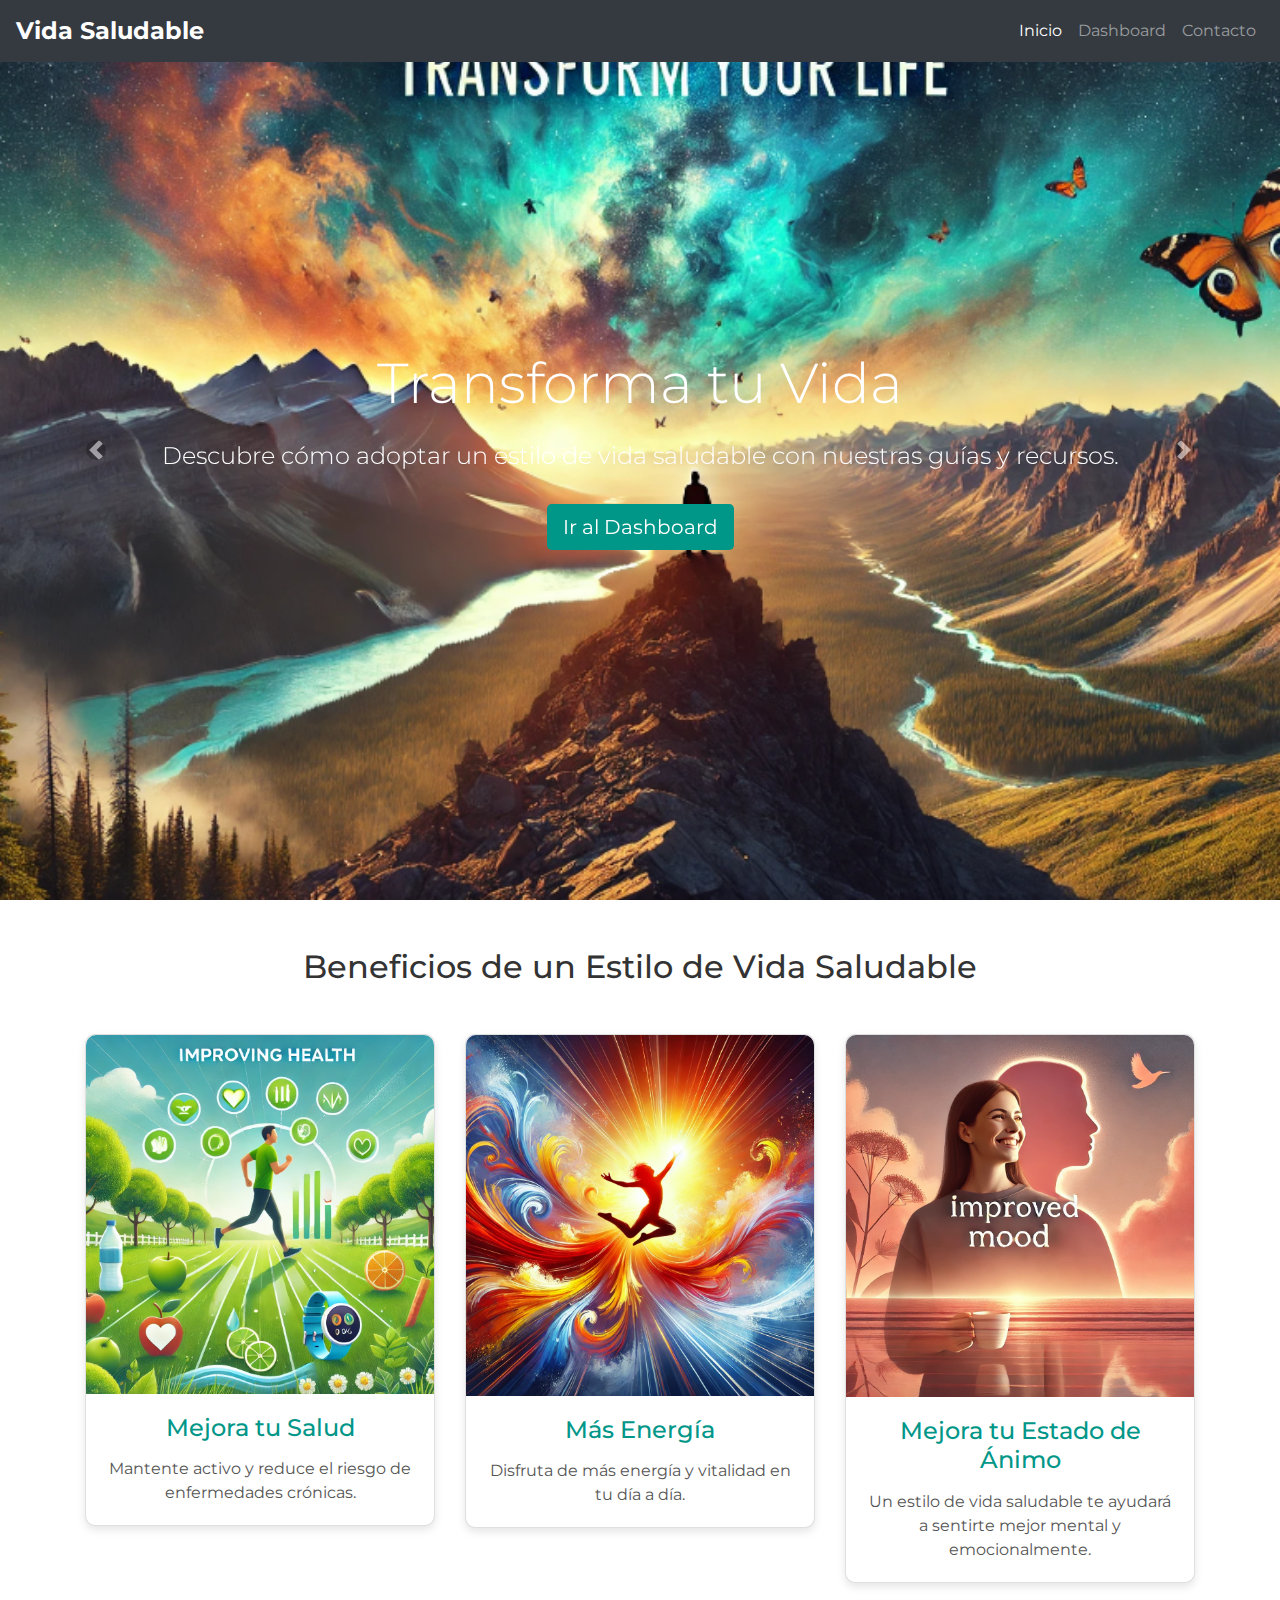
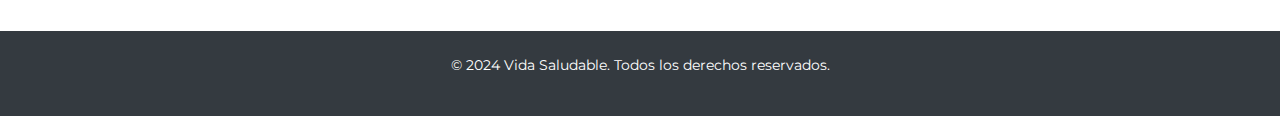
==== index.html @ 5cda476f "Add files via upload" ====
<!DOCTYPE html>
<html lang="es">
<head>
    <meta charset="UTF-8">
    <meta name="viewport" content="width=device-width, initial-scale=1.0">
    <title>Vida Saludable</title>
    <!-- Bootstrap CSS -->
    <link href="https://stackpath.bootstrapcdn.com/bootstrap/4.5.2/css/bootstrap.min.css" rel="stylesheet">
    <!-- Google Fonts -->
    <link href="https://fonts.googleapis.com/css2?family=Montserrat:wght@400;700&display=swap" rel="stylesheet">
    <!-- FontAwesome Icons -->
    <link href="https://cdnjs.cloudflare.com/ajax/libs/font-awesome/5.15.3/css/all.min.css" rel="stylesheet">
    <!-- Custom CSS -->
    <link rel="stylesheet" href="styles.css">
</head>
<body>
    <!-- Navbar -->
    <nav class="navbar navbar-expand-lg navbar-dark bg-dark fixed-top">
        <a class="navbar-brand" href="#">Vida Saludable</a>
        <button class="navbar-toggler" type="button" data-toggle="collapse" data-target="#navbarNav" aria-controls="navbarNav" aria-expanded="false" aria-label="Toggle navigation">
            <span class="navbar-toggler-icon"></span>
        </button>
        <div class="collapse navbar-collapse" id="navbarNav">
            <ul class="navbar-nav ml-auto">
                <li class="nav-item active">
                    <a class="nav-link" href="#">Inicio</a>
                </li>
                <li class="nav-item">
                    <a class="nav-link" href="dashboard.html">Dashboard</a>
                </li>
                <li class="nav-item">
                    <a class="nav-link" href="#">Contacto</a>
                </li>
            </ul>
        </div>
    </nav>

    <!-- Carousel Section -->
    <section id="heroCarousel" class="carousel slide" data-ride="carousel">
        <div class="carousel-inner">
            <!-- Slide 1 -->
            <div class="carousel-item active" style="background-image: url('img/TransformaVida.png');">
                <div class="d-flex justify-content-center align-items-center" style="height: 100vh;">
                    <div class="text-center text-white">
                        <h1 class="display-3">Transforma tu Vida</h1>
                        <p class="lead">Descubre cómo adoptar un estilo de vida saludable con nuestras guías y recursos.</p>
                        <a href="dashboard.html" class="btn btn-primary btn-lg">Ir al Dashboard</a>
                    </div>
                </div>
            </div>
            <!-- Slide 2 -->
            <div class="carousel-item" style="background-image: url('img/Alcance.png');">
                <div class="d-flex justify-content-center align-items-center" style="height: 100vh;">
                    <div class="text-center text-white">
                        <h1 class="display-3">Bienestar a tu Alcance</h1>
                        <p class="lead">Encuentra consejos prácticos para mejorar tu salud física y mental.</p>
                        <a href="dashboard.html" class="btn btn-primary btn-lg">Explorar Ahora</a>
                    </div>
                </div>
            </div>
            <!-- Slide 3 -->
            <div class="carousel-item" style="background-image: url('img/ViveSaludable.png');">
                <div class="d-flex justify-content-center align-items-center" style="height: 100vh;">
                    <div class="text-center text-white">
                        <h1 class="display-3">Vive Saludable</h1>
                        <p class="lead">Únete a nuestra comunidad y transforma tu estilo de vida.</p>
                        <a href="dashboard.html" class="btn btn-primary btn-lg">Únete Hoy</a>
                    </div>
                </div>
            </div>
        </div>
        <!-- Carousel Controls -->
        <a class="carousel-control-prev" href="#heroCarousel" role="button" data-slide="prev">
            <span class="carousel-control-prev-icon" aria-hidden="true"></span>
            <span class="sr-only">Anterior</span>
        </a>
        <a class="carousel-control-next" href="#heroCarousel" role="button" data-slide="next">
            <span class="carousel-control-next-icon" aria-hidden="true"></span>
            <span class="sr-only">Siguiente</span>
        </a>
    </section>


    <!-- Content Section -->
    <section class="features py-5 text-center">
        <div class="container">
            <h2 class="mb-5">Beneficios de un Estilo de Vida Saludable</h2>
            <div class="row">
                <div class="col-md-4">
                    <div class="card">
                        <img src="img/Salud.png" class="card-img-top" alt="Salud">
                        <div class="card-body">
                            <h3 class="card-title">Mejora tu Salud</h3>
                            <p class="card-text">Mantente activo y reduce el riesgo de enfermedades crónicas.</p>
                        </div>
                    </div>
                </div>
                <div class="col-md-4">
                    <div class="card">
                        <img src="img/Energia.png" class="card-img-top" alt="Energía">
                        <div class="card-body">
                            <h3 class="card-title">Más Energía</h3>
                            <p class="card-text">Disfruta de más energía y vitalidad en tu día a día.</p>
                        </div>
                    </div>
                </div>
                <div class="col-md-4">
                    <div class="card">
                        <img src="img/EstadoAnimo.png" class="card-img-top" alt="Ánimo">
                        <div class="card-body">
                            <h3 class="card-title">Mejora tu Estado de Ánimo</h3>
                            <p class="card-text">Un estilo de vida saludable te ayudará a sentirte mejor mental y emocionalmente.</p>
                        </div>
                    </div>
                </div>
            </div>
        </div>
    </section>

    <!-- Footer -->
    <footer class="bg-dark text-white text-center py-4">
        <p>&copy; 2024 Vida Saludable. Todos los derechos reservados.</p>
    </footer>

    <!-- Bootstrap JS -->
    <script src="https://code.jquery.com/jquery-3.5.1.slim.min.js"></script>
    <script src="https://cdn.jsdelivr.net/npm/@popperjs/core@2.9.1/dist/umd/popper.min.js"></script>
    <script src="https://stackpath.bootstrapcdn.com/bootstrap/4.5.2/js/bootstrap.min.js"></script>
</body>
</html>
---- styles.css ----
/* General Styles */
body {
    font-family: 'Montserrat', sans-serif;
    background-color: #f8f9fa;
    color: #333;
    margin: 0;
    padding: 0;
}

/* Navbar Styles */
.navbar-brand {
    font-weight: bold;
    font-size: 1.5rem;
}

/* Carousel Section */
.carousel-inner {
    height: 100vh;
}

.carousel-item {
    height: 100vh;
    display: none; /* Ocultar todas las diapositivas inicialmente */
    justify-content: center;
    align-items: center;
    text-align: center;
    background-size: cover;
    background-position: center;
}

.carousel-item.active {
    display: flex; /* Solo mostrar la diapositiva activa */
}

.carousel-item h1 {
    font-size: 3.5rem;
    margin-bottom: 20px;
}

.carousel-item p {
    font-size: 1.5rem;
    margin-bottom: 30px;
}

.carousel-item .btn-lg {
    background-color: #009688;
    border: none;
    transition: background-color 0.3s ease, transform 0.3s ease;
}

.carousel-item .btn-lg:hover {
    background-color: #00796b;
    transform: translateY(-3px);
}

.carousel-control-prev-icon,
.carousel-control-next-icon {
    background-color: rgba(0, 0, 0, 0.5);
    border-radius: 50%;
}

.carousel-control-prev-icon:hover,
.carousel-control-next-icon:hover {
    background-color: rgba(0, 0, 0, 0.8);
}

.carousel-caption h1 {
    font-weight: 700; /* Aumenta el grosor del texto */
    color: #fff; /* Blanco para mejor contraste */
    text-shadow: 2px 2px 4px rgba(0, 0, 0, 0.7); /* Combina con sombra */
}

.carousel-caption p {
    font-weight: 500; /* Aumenta ligeramente el grosor del texto */
    color: #fff;
    text-shadow: 2px 2px 4px rgba(0, 0, 0, 0.7);
}

/* Features Section */
.features {
    background-color: white;
    padding: 50px 0;
}

.card {
    box-shadow: 0 4px 8px rgba(0, 0, 0, 0.1);
    transition: transform 0.3s ease-in-out;
    border-radius: 10px;
}

.card:hover {
    transform: translateY(-5px);
}

.card img {
    border-radius: 10px 10px 0 0;
}

.card-title {
    font-size: 1.5rem;
    color: #009688;
    margin-bottom: 15px;
}

.card-text {
    font-size: 1rem;
    color: #555;
}

/* Footer */
footer {
    background-color: #333;
    color: #fff;
    padding: 20px 0;
    font-size: 0.9rem;
}

/* Responsive Styles */
@media (max-width: 768px) {
    .carousel-item h1 {
        font-size: 2.5rem;
    }

    .carousel-item p {
        font-size: 1.2rem;
    }

    .features {
        padding: 30px 0;
    }
}
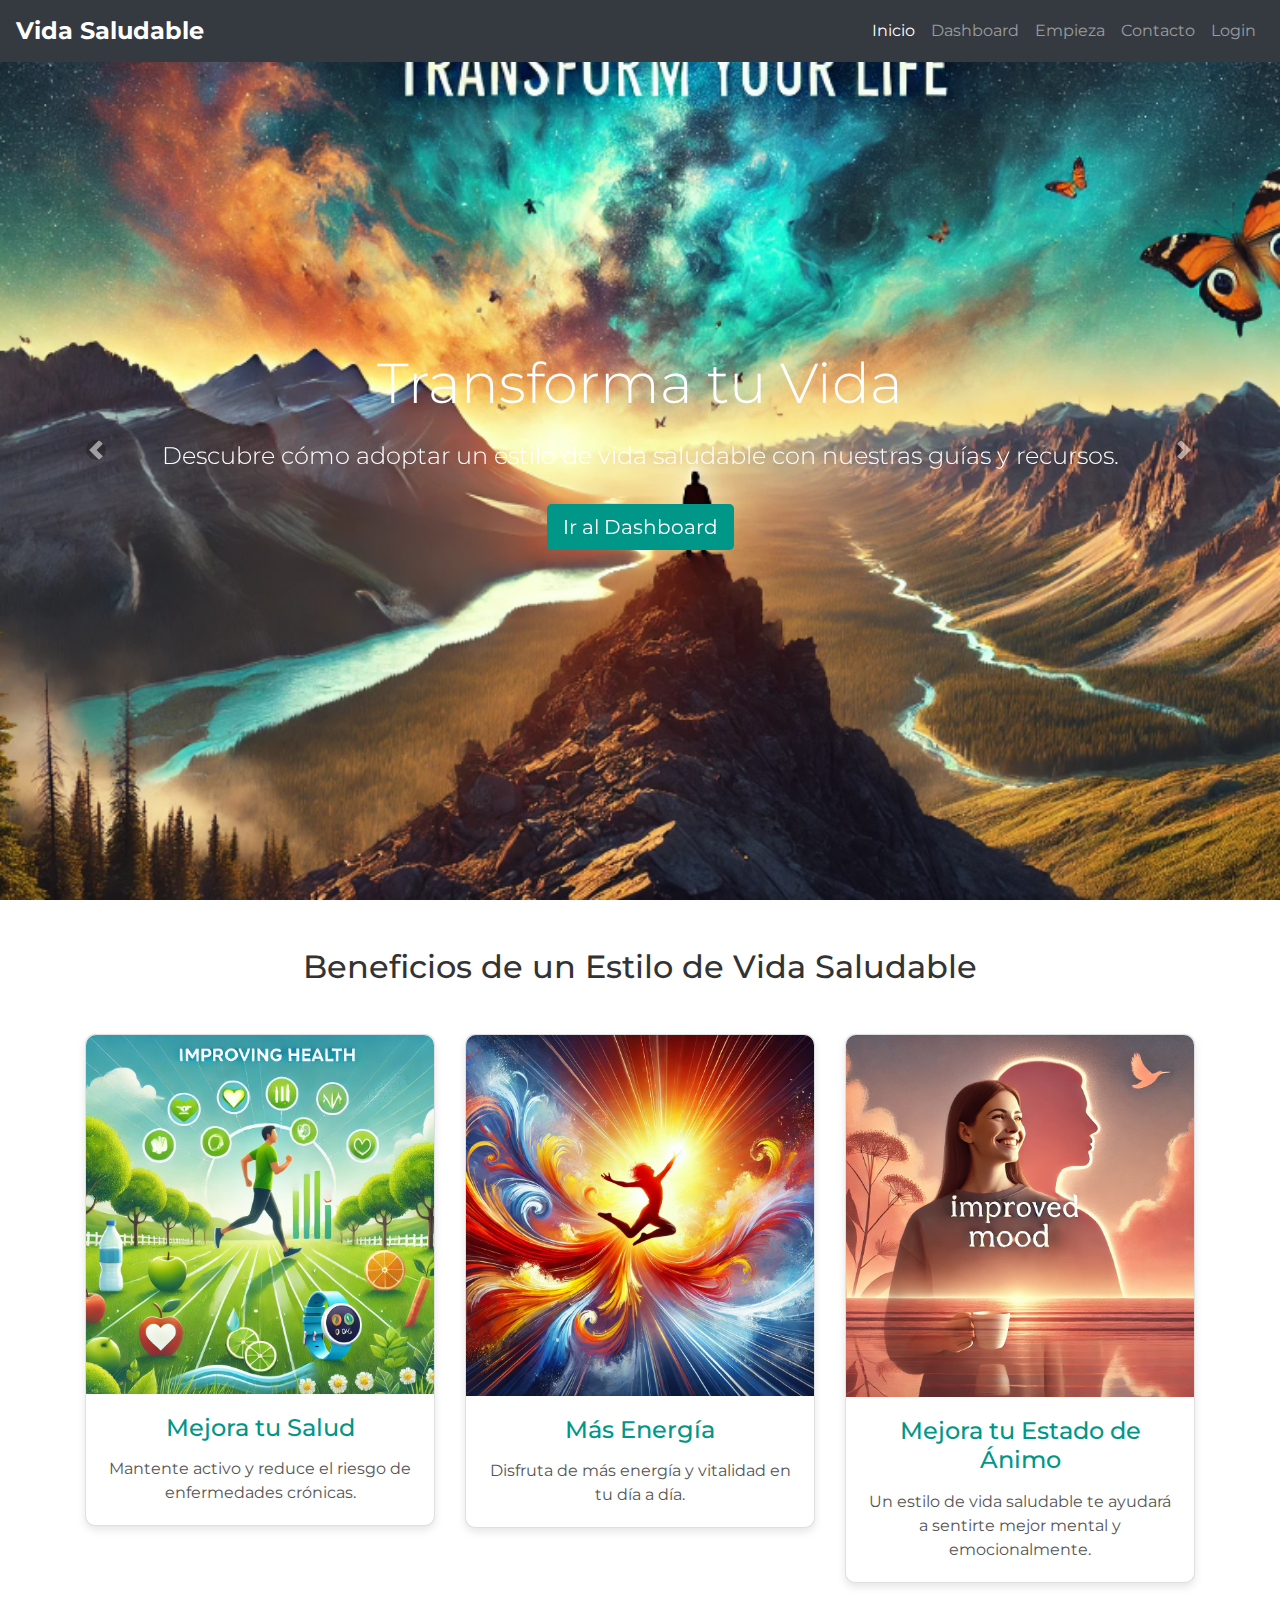
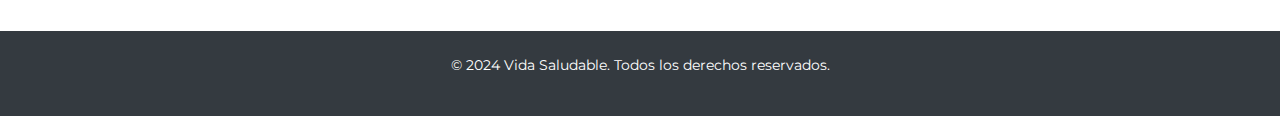
==== commit 2479767e: "Login, contactos y demás" ====
--- a/index.html
+++ b/index.html
@@ -25,11 +25,17 @@
                 <li class="nav-item active">
                     <a class="nav-link" href="#">Inicio</a>
                 </li>
-                <li class="nav-item">
+                <li class="nav-item" id="dashboard-link">
                     <a class="nav-link" href="dashboard.html">Dashboard</a>
                 </li>
                 <li class="nav-item">
-                    <a class="nav-link" href="#">Contacto</a>
+                    <a class="nav-link" href="blog.html">Empieza</a>
+                </li>
+                <li class="nav-item">
+                    <a class="nav-link" href="contact.html">Contacto</a>
+                </li>
+                <li class="nav-item">
+                    <a class="nav-link" href="login.html">Login</a>
                 </li>
             </ul>
         </div>
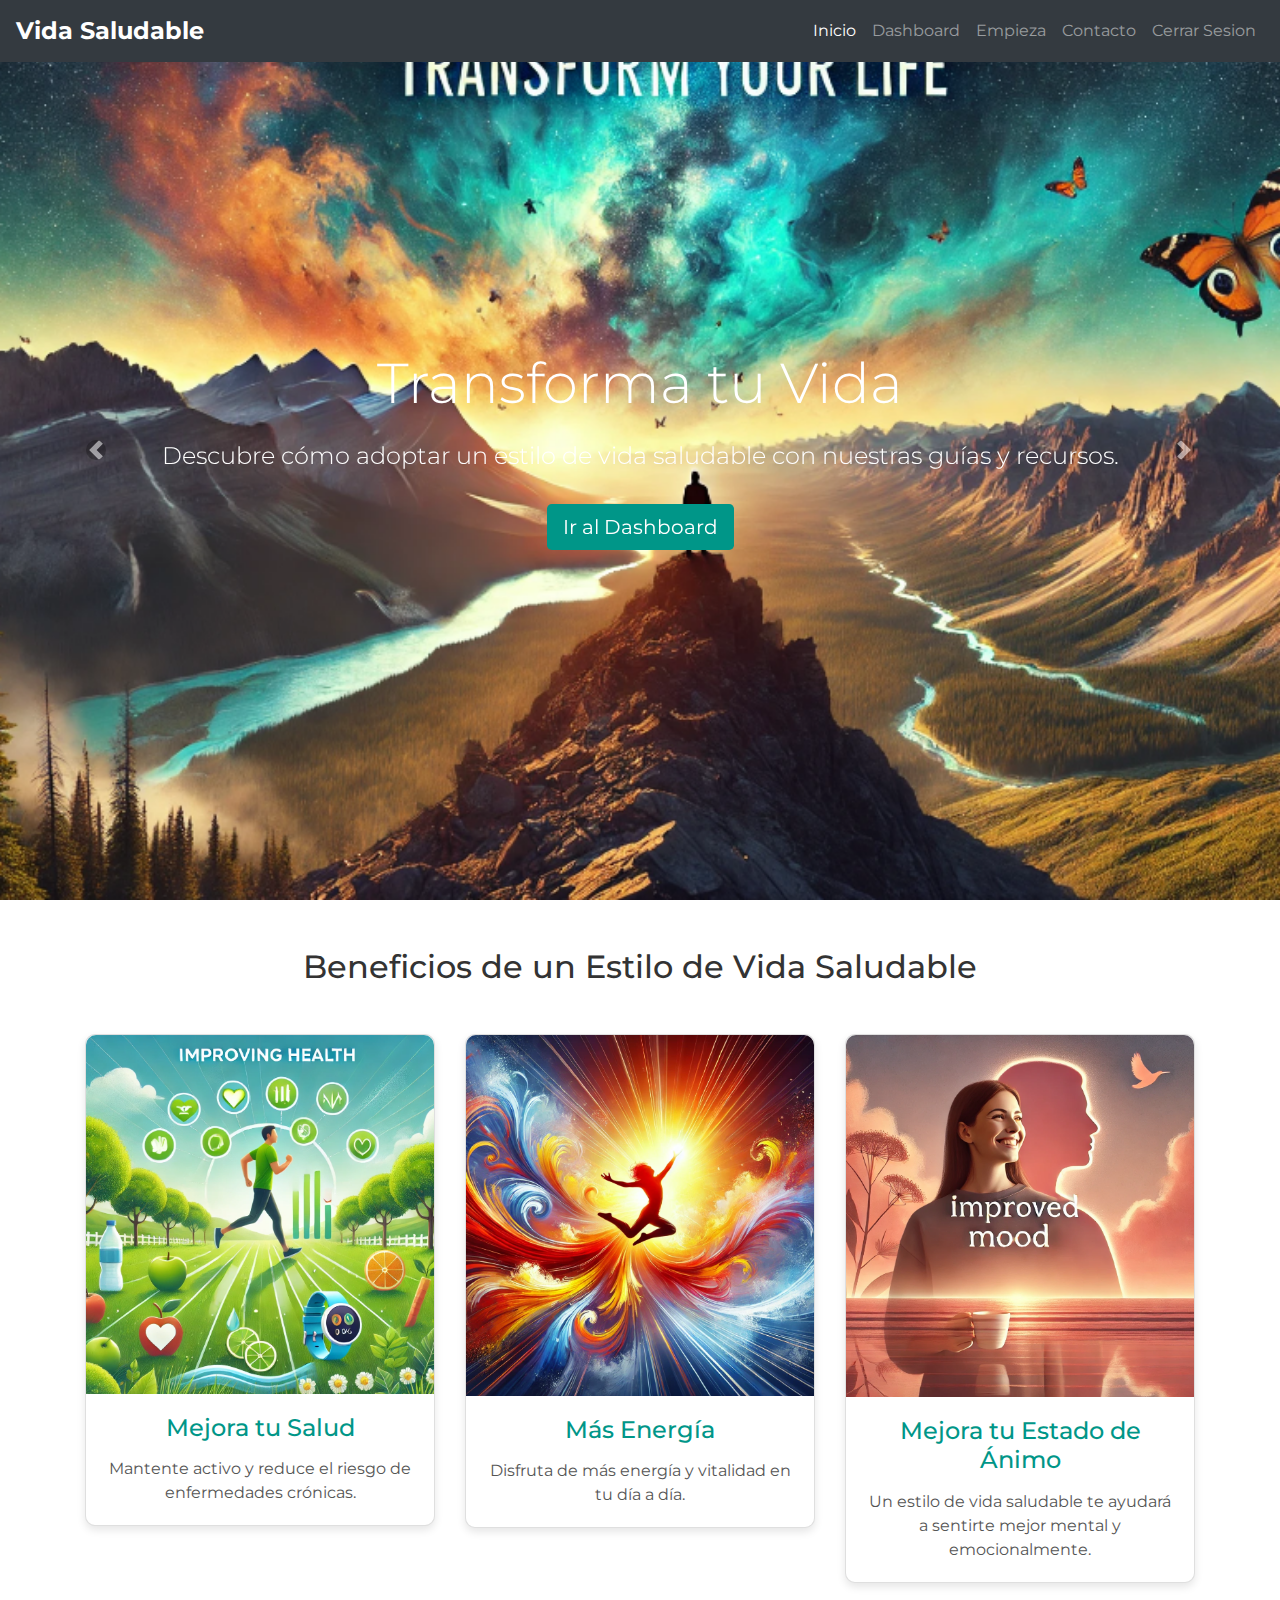
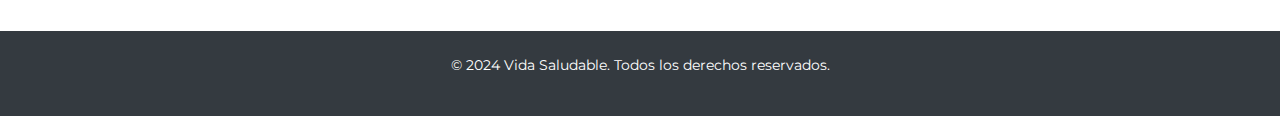
==== commit 115b346d: "Verificación Usuario" ====
--- a/index.html
+++ b/index.html
@@ -35,7 +35,7 @@
                     <a class="nav-link" href="contact.html">Contacto</a>
                 </li>
                 <li class="nav-item">
-                    <a class="nav-link" href="login.html">Login</a>
+                    <a class="nav-link" href="login.html" id="logoutButton">Cerrar Sesion</a>
                 </li>
             </ul>
         </div>
@@ -132,5 +132,19 @@
     <script src="https://code.jquery.com/jquery-3.5.1.slim.min.js"></script>
     <script src="https://cdn.jsdelivr.net/npm/@popperjs/core@2.9.1/dist/umd/popper.min.js"></script>
     <script src="https://stackpath.bootstrapcdn.com/bootstrap/4.5.2/js/bootstrap.min.js"></script>
+    <script>
+        // Seleccionar el botón de cierre de sesión
+        const logoutButton = document.querySelector('#logoutButton');
+
+        // Manejar el evento de clic en el botón de cierre de sesión
+        logoutButton.addEventListener('click', function() {
+            // Eliminar los datos del usuario logueado del sessionStorage o localStorage
+            sessionStorage.removeItem('loggedInUser');
+            
+            // Redirigir a la página de inicio de sesión
+            window.location.href = 'login.html';
+        });
+    </script>
+    
 </body>
 </html>
